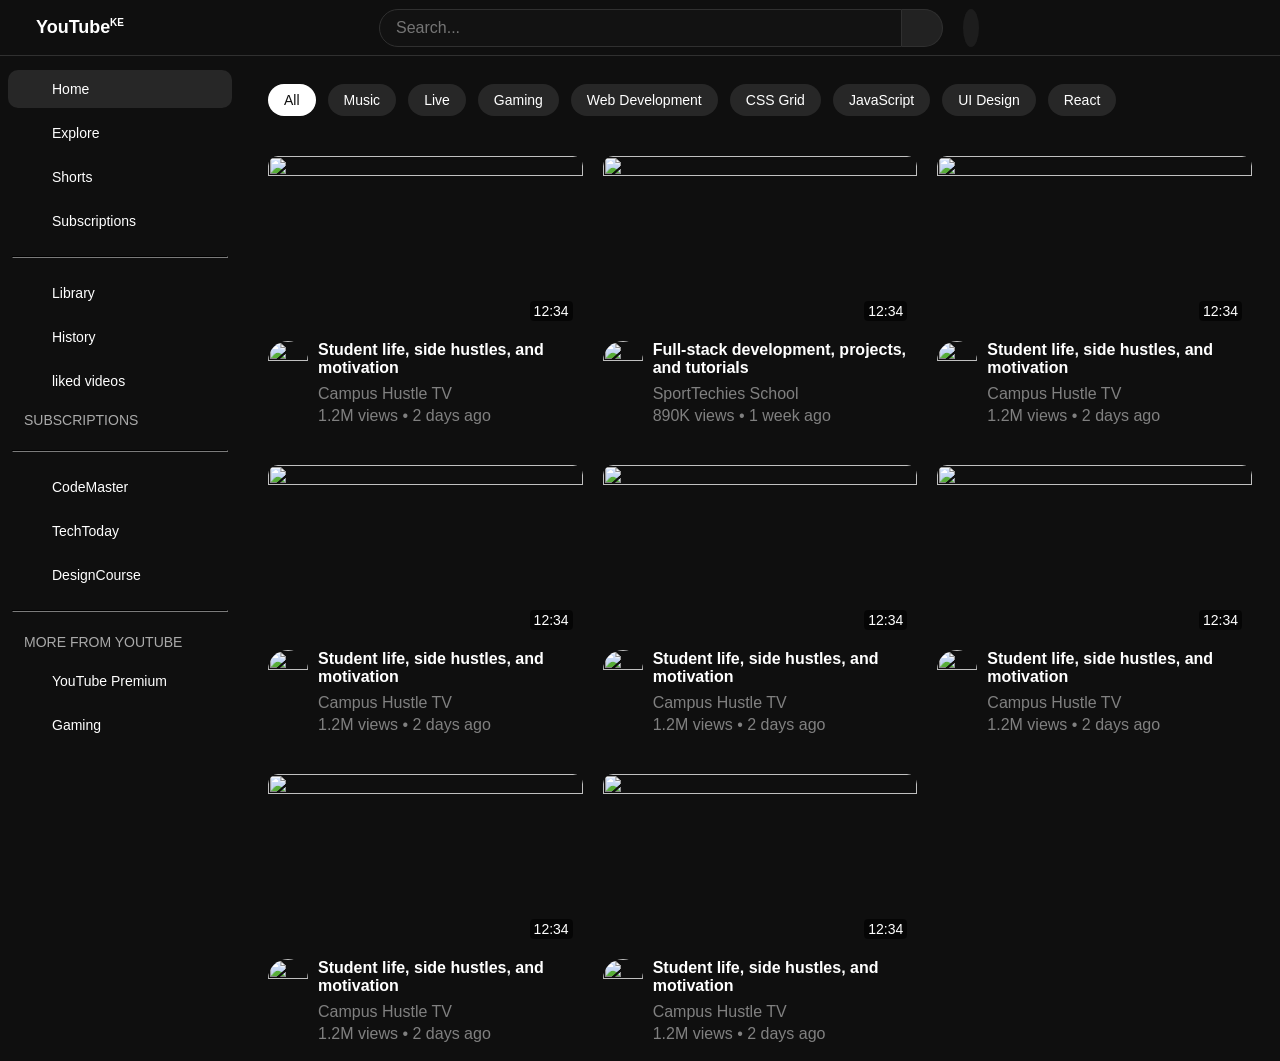
==== index.html @ 8cdd8f51 "Rename youtube.html to index.html" ====
<!doctype html>
<html lang="en">
  <head>
    <meta charset="UTF-8" />
    <meta
      name="viewport"
      content="width=
  , initial-scale=1.0"
    />
    <title>Youtube Clone | Homepage UI</title>
    <link rel="stylesheet" href="video.css" />
    <link rel="stylesheet" href="general.css" />
    <link rel="stylesheet" href="header.css" />
    <link
      rel="stylesheet"
      href="sidebar.css
    "
    />
  </head>
  <body>
    <div class="header">
      <div class="left">
        <div class="menu"><img src="icons/menu.svg" alt="" /></div>
        <div class="logo-container">
          <img class="logo" src="icons/youtube-logo.svg" alt="" />
          <p>YouTube<span class="region"> KE </span></p>
        </div>
      </div>
      <div class="middle">
        <input class="search-box" placeholder="Search..." />
        <div class="search-container">
          <img class="search-icon" src="icons/search.svg" alt="" />
        </div>
        <div class="voice-search-container">
          <img class="voice-search" src="icons/mic.png" alt="" />
        </div>
      </div>
      <div class="right">
        <img src="icons/video.png" alt="" /><img
          src="icons/bell.png"
          alt=""
        /><img class="profile-pic" src="channelpics/profile-pic.jpg" alt="" />
      </div>
    </div>
    <div class="sidebar">
      <div class="sidebar-link active-link">
        <img src="icons/home.svg" alt="" />
        <p>Home</p>
      </div>
      <div class="sidebar-link">
        <img src="icons/explore.png" alt="" />
        <p>Explore</p>
      </div>
      <div class="sidebar-link">
        <img src="icons/film.png" alt="" />
        <p>Shorts</p>
      </div>
      <div class="sidebar-link">
        <img src="icons/circle-play.png" alt="" />
        <p>Subscriptions</p>
      </div>
      <hr />
      <div class="sidebar-link">
        <img src="icons/bookmark.svg" alt="" />
        <p>Library</p>
      </div>
      <div class="sidebar-link">
        <img src="icons/history.png" alt="" />
        <p>History</p>
      </div>
      <div class="sidebar-link">
        <img src="icons/thumbs-up.png" alt="" />
        <p>liked videos</p>
      </div>
      <div class="sidebar-section-title">SUBSCRIPTIONS</div>
      <hr />
      <div class="sidebar-link">
        <img src="icons/profile.png" alt="" />
        <p>CodeMaster</p>
      </div>
      <div class="sidebar-link">
        <img src="icons/profile.png" alt="" />
        <p>TechToday</p>
      </div>
      <div class="sidebar-link">
        <img src="icons/profile.png" alt="" />
        <p>DesignCourse</p>
      </div>
      <hr />
      <div class="sidebar-section-title">MORE FROM YOUTUBE</div>
      <div class="sidebar-link">
        <img src="icons/youtube.png" alt="" />
        <p>YouTube Premium</p>
      </div>
      <div class="sidebar-link">
        <img src="icons/gamepad.png" alt="" />
        <p>Gaming</p>
      </div>
    </div>

    <div class="main">
      <div class="chips-row">
        <div class="chip active">All</div>
        <div class="chip">Music</div>
        <div class="chip">Live</div>
        <div class="chip">Gaming</div>
        <div class="chip">Web Development</div>
        <div class="chip">CSS Grid</div>
        <div class="chip">JavaScript</div>
        <div class="chip">UI Design</div>
        <div class="chip">React</div>
      </div>
      <div class="video-grid">
        <div class="video-container">
          <div class="thumbnail-container">
            <img class="thumbnail" src="thumbnails/thumbnail1.jpg" />
            <div class="video-time">12:34</div>
          </div>

          <div class="video-info">
            <div class="channel-pic-container">
              <img class="channel-pic" src="channelpics/auth1.jpeg" alt="" />
            </div>
            <div class="video-stats">
              <p class="video-title">
                Student life, side hustles, and motivation
              </p>
              <p class="channel-name">Campus Hustle TV</p>
              <p class="views">1.2M views • 2 days ago</p>
            </div>
          </div>
        </div>
        <div class="video-container">
          <div class="thumbnail-container">
            <img class="thumbnail" src="thumbnails/thumbnail2.png" />
            <div class="video-time">12:34</div>
          </div>

          <div class="video-info">
            <div class="channel-pic-container">
              <img class="channel-pic" src="channelpics/auth2.png" alt="" />
            </div>
            <div class="video-stats">
              <p class="video-title">
                Full-stack development, projects, and tutorials
              </p>
              <p class="channel-name">SportTechies School</p>
              <p class="views">890K views • 1 week ago</p>
            </div>
          </div>
        </div>
        <div class="video-container">
          <div class="thumbnail-container">
            <img class="thumbnail" src="thumbnails/thumbnail3.webp" />
            <div class="video-time">12:34</div>
          </div>

          <div class="video-info">
            <div class="channel-pic-container">
              <img class="channel-pic" src="channelpics/auth3.png" alt="" />
            </div>
            <div class="video-stats">
              <p class="video-title">
                Student life, side hustles, and motivation
              </p>
              <p class="channel-name">Campus Hustle TV</p>
              <p class="views">1.2M views • 2 days ago</p>
            </div>
          </div>
        </div>
        <div class="video-container">
          <div class="thumbnail-container">
            <img class="thumbnail" src="thumbnails/thumbnail4.jpg" />
            <div class="video-time">12:34</div>
          </div>

          <div class="video-info">
            <div class="channel-pic-container">
              <img class="channel-pic" src="channelpics/auth4.png" alt="" />
            </div>
            <div class="video-stats">
              <p class="video-title">
                Student life, side hustles, and motivation
              </p>
              <p class="channel-name">Campus Hustle TV</p>
              <p class="views">1.2M views • 2 days ago</p>
            </div>
          </div>
        </div>
        <div class="video-container">
          <div class="thumbnail-container">
            <img class="thumbnail" src="thumbnails/thumbnail5.jpg" />
            <div class="video-time">12:34</div>
          </div>

          <div class="video-info">
            <div class="channel-pic-container">
              <img class="channel-pic" src="channelpics/auth5.png" alt="" />
            </div>
            <div class="video-stats">
              <p class="video-title">
                Student life, side hustles, and motivation
              </p>
              <p class="channel-name">Campus Hustle TV</p>
              <p class="views">1.2M views • 2 days ago</p>
            </div>
          </div>
        </div>
        <div class="video-container">
          <div class="thumbnail-container">
            <img class="thumbnail" src="thumbnails/thumbnail6.jpg" />
            <div class="video-time">12:34</div>
          </div>

          <div class="video-info">
            <div class="channel-pic-container">
              <img class="channel-pic" src="channelpics/auth6.jpg" alt="" />
            </div>
            <div class="video-stats">
              <p class="video-title">
                Student life, side hustles, and motivation
              </p>
              <p class="channel-name">Campus Hustle TV</p>
              <p class="views">1.2M views • 2 days ago</p>
            </div>
          </div>
        </div>
        <div class="video-container">
          <div class="thumbnail-container">
            <img class="thumbnail" src="thumbnails/thumbnail7.jpg" />
            <div class="video-time">12:34</div>
          </div>

          <div class="video-info">
            <div class="channel-pic-container">
              <img class="channel-pic" src="channelpics/auth7.jpg" alt="" />
            </div>
            <div class="video-stats">
              <p class="video-title">
                Student life, side hustles, and motivation
              </p>
              <p class="channel-name">Campus Hustle TV</p>
              <p class="views">1.2M views • 2 days ago</p>
            </div>
          </div>
        </div>
        <div class="video-container">
          <div class="thumbnail-container">
            <img class="thumbnail" src="thumbnails/thumbnail8.jpg" />
            <div class="video-time">12:34</div>
          </div>

          <div class="video-info">
            <div class="channel-pic-container">
              <img class="channel-pic" src="channelpics/auth8.jpeg" alt="" />
            </div>
            <div class="video-stats">
              <p class="video-title">
                Student life, side hustles, and motivation
              </p>
              <p class="channel-name">Campus Hustle TV</p>
              <p class="views">1.2M views • 2 days ago</p>
            </div>
          </div>
        </div>
      </div>
    </div>
  </body>
</html>
---- video.css ----
.video-grid {
  display: grid;
  grid-template-columns: repeat(3, 1fr);
  row-gap: 50px;
  gap: 40px 20px;
  margin-top: 20px;
}

.thumbnail-container {
  position: relative;
}

.thumbnail {
  width: 100%;
  object-fit: cover;
  aspect-ratio: 16/9;
  border-radius: 10px;
}

.video-container {
  vertical-align: top;
  display: inline-block;
  transition: transform 0.2s;
}

.video-container:hover {
  transform: scale(0.99);
}

.channel-pic-container,
.video-stats {
  display: inline-block;
  vertical-align: top;
}

.video-info {
  display: grid;
  grid-template-columns: 40px 1fr;
  column-gap: 10px;
  margin-top: 8px;
}

.channel-pic {
  width: 100%;
  object-fit: cover;
  aspect-ratio: 1/1;
  border-radius: 50%;
}

.video-title,
.channel-name,
.views {
  margin-top: 0;
  margin-bottom: 0;
}

.video-title {
  font-weight: bold;
  margin-bottom: 8px;
  font-size: 16px;
}

.channel-name,
.views {
  color: gray;
  font-weight: 500;
  margin-top: 4px;
}

.video-time {
  background-color: rgba(0, 0, 0, 0.637);
  position: absolute;
  bottom: 12px;
  right: 10px;
  font-size: 14px;
  padding: 2px 4px;
  border-radius: 4px;
}

.chips-row {
  display: flex;
  gap: 12px;
  overflow-x: auto;
  white-space: nowrap;
  padding-bottom: 16px;
  margin-bottom: 24px;
}

.chip {
  background-color: #272727;
  padding: 8px 16px;
  border-radius: 40px;
  font-size: 14px;
  font-weight: 500;
  cursor: pointer;
}

.chip.active {
  background-color: #fff;
  color: #0f0f0f;
}

.chip:hover {
  background-color: #3f3f3f;
}

@media (max-width: 800px) {
  .video-grid {
    grid-template-columns: repeat(2, 1fr);
  }

  .video-info {
    grid-template-columns: 36px 1fr;
  }
}

@media (max-width: 450px) {
  .video-grid {
    grid-template-columns: 1fr;
  }
}
---- general.css ----
* {
  box-sizing: border-box;
}

body {
  background-color: #0f0f0f;
  color: #ffffff;
  font-family: Arial, Helvetica, sans-serif;
  padding-top: 66px;
  padding-left: 240px;
}

.main {
  padding: 10px 20px;
}

@media (max-width: 800px) {
  body {
    padding-left: 80px;
  }
}
---- header.css ----
.header {
  display: flex;
  justify-content: space-between;
  align-items: center;
  padding: 0 10px;
  border-bottom: 1px solid #303030;
  position: fixed;
  background-color: #0f0f0f;
  font-size: 16px;
  top: 0;
  left: 0;
  right: 0;
  height: 56px;
  z-index: 110;
}

.search-box {
  background: #121212;
  border: 1px solid #303030;
  border-radius: 40px 0 0 40px;
  padding: 8px 16px;
  font-size: 16px;
  color: white;
  flex: 1;
  outline: none;
}

.search-box:focus {
  border-color: blue;
}

.left {
  display: flex;
  gap: 20px;
  align-items: center;
}

.logo-container {
  display: flex;
  align-items: center;
  gap: 6px;
}

.logo-container p {
  font-weight: 700;
  font-size: 18px;
  margin-top: 0;
  margin-bottom: 0;
}

.region {
  font-size: 10px;
  vertical-align: super;
  margin-left: -3px;
}

.menu {
  display: flex;
  align-items: center;
}

.menu img {
  height: 24px;
}

.logo {
  height: 30px;
}

.middle {
  display: flex;
  flex: 1;
  justify-content: center;
  max-width: 600px;
  margin: 0 20px;
}

.search-icon,
.voice-search {
  height: 20px;
}

.search-container,
.voice-search-container {
  background-color: rgb(29, 29, 29);
  display: flex;
  align-items: center;
}

.search-container {
  background: #222222;
  border: 1px solid #303030;
  border-left: none;
  border-radius: 0 40px 40px 0;
  padding: 8px 20px;
}

.voice-search-container {
  margin-left: 20px;
  padding: 8px;
  border-radius: 50%;
}

.right img {
  height: 28px;
}

.right {
  display: flex;
  align-items: center;
  gap: 18px;
}

.profile-pic {
  border-radius: 15px;
}

@media (max-width: 800px) {
  .voice-search-container {
    display: none;
  }
}

@media (max-width: 660px) {
  .middle {
    max-width: 280px;
  }
}

@media (max-width: 450px) {
  .logo-container p {
    display: none;
  }
}
---- sidebar.css ----
.sidebar {
  background-color: #0f0f0f;
  position: fixed;
  z-index: 100;
  bottom: 0;
  left: 0;
  top: 56px;
  width: 240px;
  padding: 12px 0;
  display: flex;
  flex-direction: column;
  gap: 2px;
  overflow-y: auto;
}

.sidebar-link {
  height: 38px;
  display: flex;
  align-items: center;
  gap: 20px;
  padding: 2px 24px;
  margin: 2px 8px;
  border-radius: 10px;
  cursor: pointer;
}

.sidebar-link:hover {
  background-color: #272727;
}

.active-link {
  background-color: #272727;
}

.sidebar-link img {
  height: 28px;
}

.sidebar-link p {
  font-size: 14px;
  font-weight: 500;
}

hr {
  margin: 12px 12px;
  border-color: #272727;
}

.sidebar-section-title {
  font-size: 14px;
  font-weight: 500;
  padding: 8px 24px;
  color: #aaaaaa;
}

::-webkit-scrollbar {
  width: 8px;
  height: 8px;
}
::-webkit-scrollbar-track {
  background: #212121;
}
::-webkit-scrollbar-thumb {
  background: #5a5a5a;
  border-radius: 8px;
}
::-webkit-scrollbar-thumb:hover {
  background: #888;
}

@media (max-width: 800px) {
  hr,
  .sidebar-section-title,
  .sidebar-link p {
    display: none;
  }

  .sidebar {
    width: 70px;
  }

  .sidebar-link {
    padding: 12px;
    justify-content: center;
  }

  .sidebar-link img {
    height: 24px;
  }
}

@media (max-width: 450px) {
}
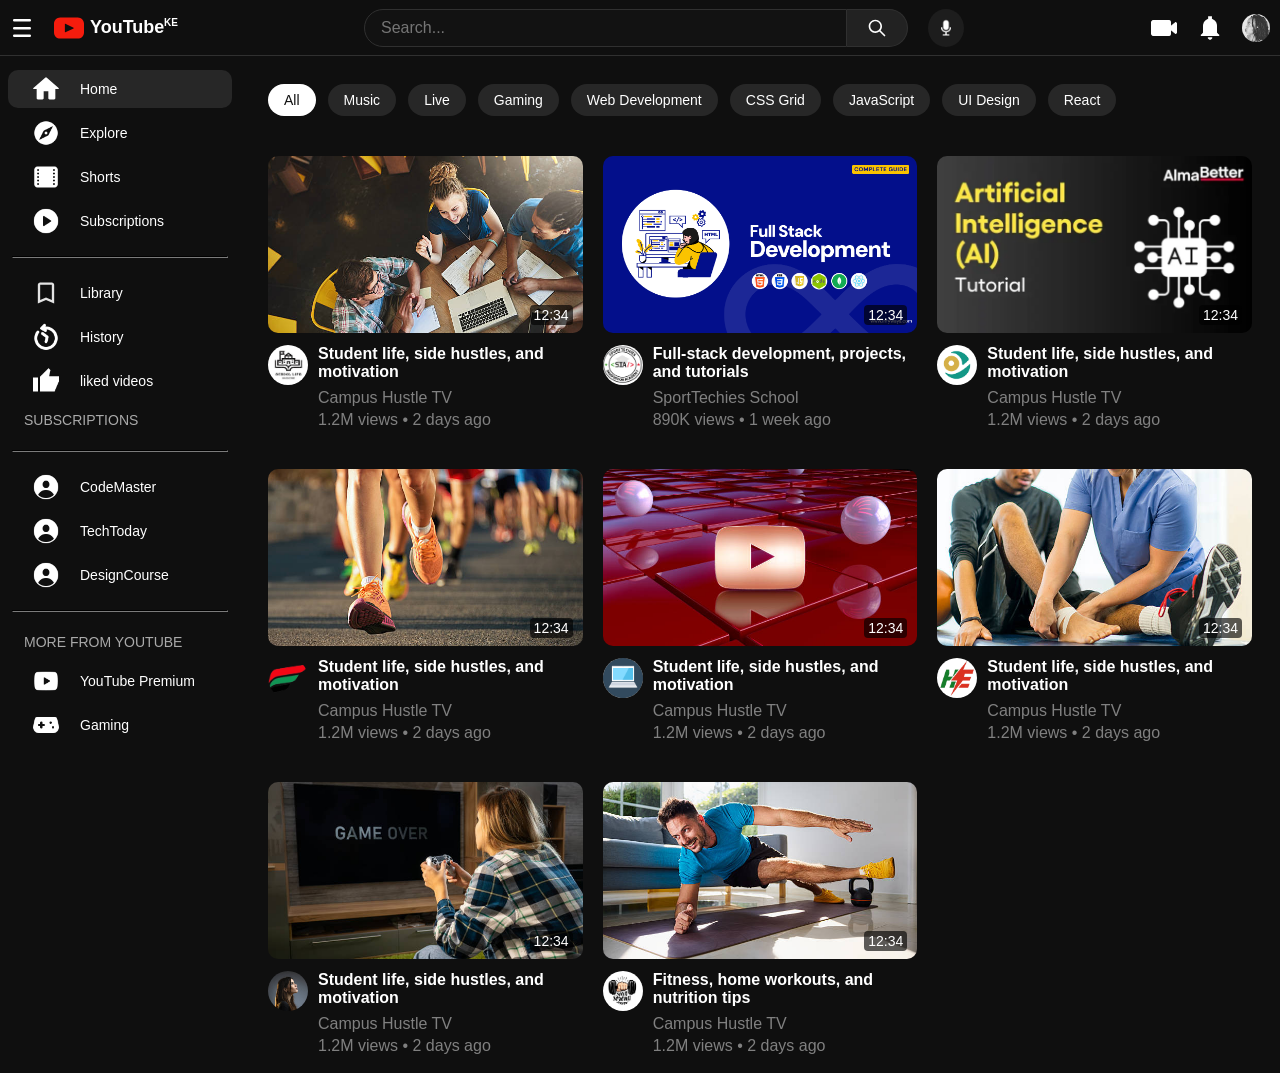
==== commit a4ba72c6: "Update index.html" ====
--- a/index.html
+++ b/index.html
@@ -256,7 +256,7 @@
             </div>
             <div class="video-stats">
               <p class="video-title">
-                Student life, side hustles, and motivation
+                Fitness, home workouts, and nutrition tips
               </p>
               <p class="channel-name">Campus Hustle TV</p>
               <p class="views">1.2M views • 2 days ago</p>
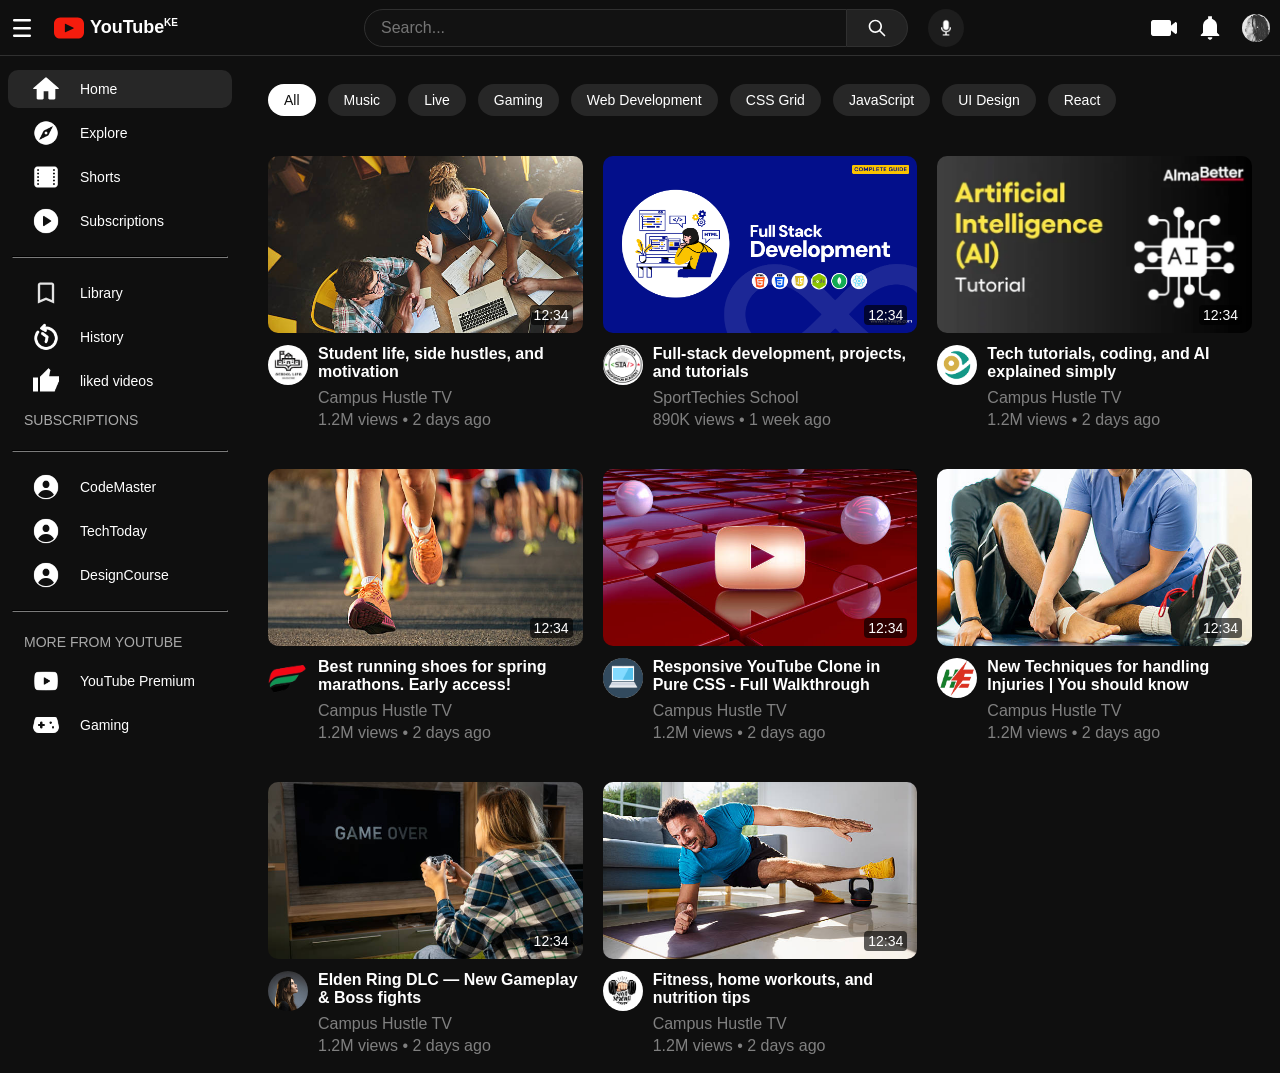
==== commit 0781e42f: "Update index.html" ====
--- a/index.html
+++ b/index.html
@@ -161,7 +161,7 @@
             </div>
             <div class="video-stats">
               <p class="video-title">
-                Student life, side hustles, and motivation
+                Tech tutorials, coding, and AI explained simply
               </p>
               <p class="channel-name">Campus Hustle TV</p>
               <p class="views">1.2M views • 2 days ago</p>
@@ -180,7 +180,7 @@
             </div>
             <div class="video-stats">
               <p class="video-title">
-                Student life, side hustles, and motivation
+                Best running shoes for spring marathons. Early access!
               </p>
               <p class="channel-name">Campus Hustle TV</p>
               <p class="views">1.2M views • 2 days ago</p>
@@ -199,7 +199,7 @@
             </div>
             <div class="video-stats">
               <p class="video-title">
-                Student life, side hustles, and motivation
+               Responsive YouTube Clone in Pure CSS - Full Walkthrough
               </p>
               <p class="channel-name">Campus Hustle TV</p>
               <p class="views">1.2M views • 2 days ago</p>
@@ -218,7 +218,7 @@
             </div>
             <div class="video-stats">
               <p class="video-title">
-                Student life, side hustles, and motivation
+               New Techniques for handling Injuries | You should know
               </p>
               <p class="channel-name">Campus Hustle TV</p>
               <p class="views">1.2M views • 2 days ago</p>
@@ -237,7 +237,7 @@
             </div>
             <div class="video-stats">
               <p class="video-title">
-                Student life, side hustles, and motivation
+               Elden Ring DLC — New Gameplay & Boss fights
               </p>
               <p class="channel-name">Campus Hustle TV</p>
               <p class="views">1.2M views • 2 days ago</p>
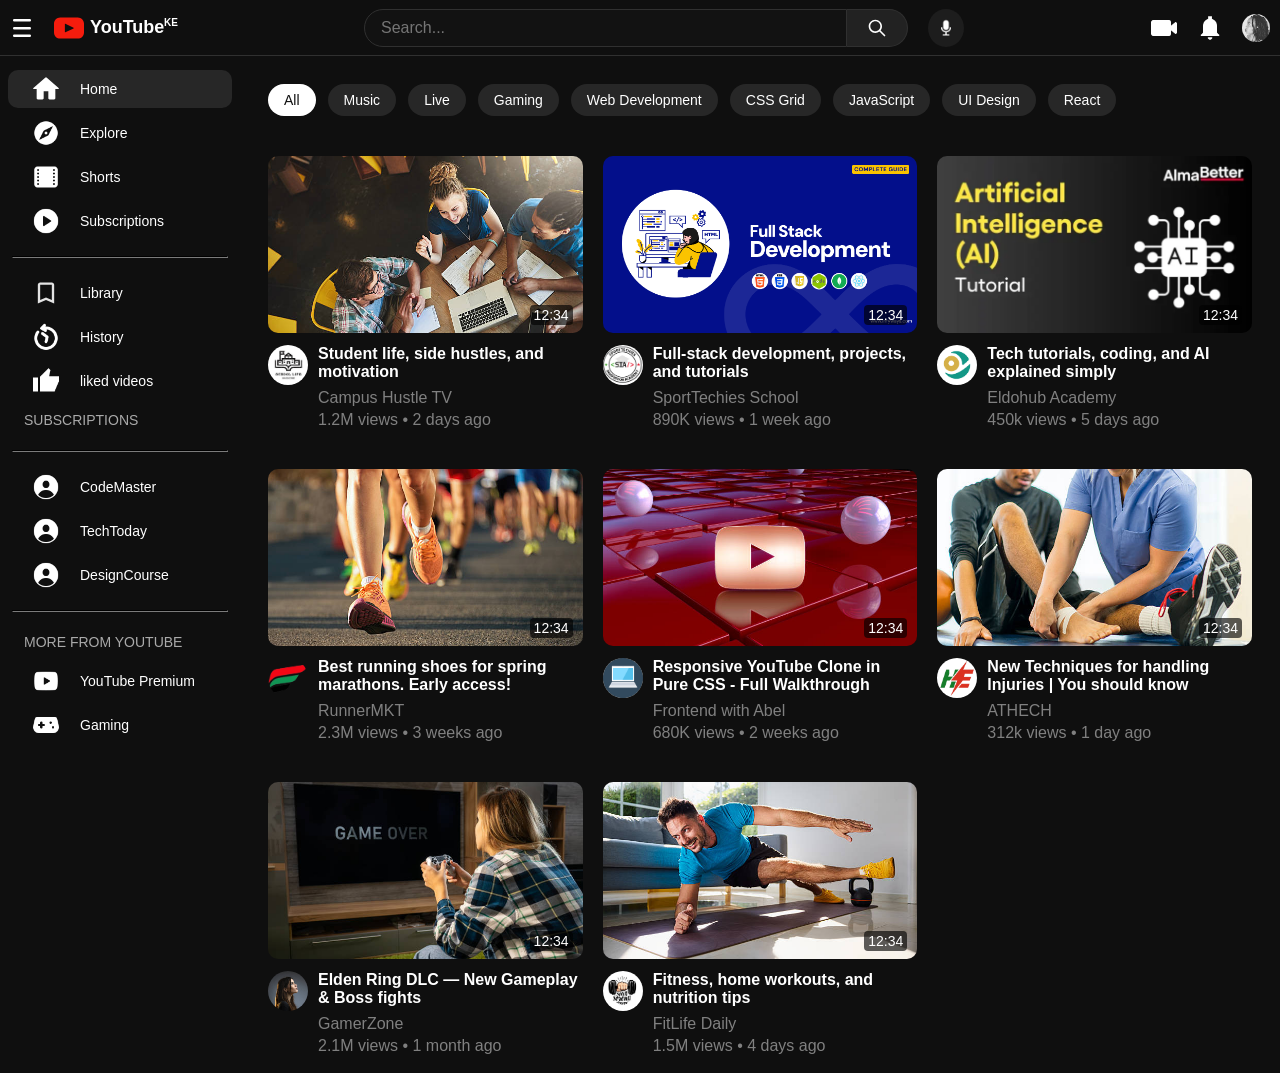
==== commit 375c479e: "Update index.html Update channel names and views" ====
--- a/index.html
+++ b/index.html
@@ -163,8 +163,8 @@
               <p class="video-title">
                 Tech tutorials, coding, and AI explained simply
               </p>
-              <p class="channel-name">Campus Hustle TV</p>
-              <p class="views">1.2M views • 2 days ago</p>
+              <p class="channel-name">Eldohub Academy</p>
+              <p class="views">450k views • 5 days ago</p>
             </div>
           </div>
         </div>
@@ -182,8 +182,8 @@
               <p class="video-title">
                 Best running shoes for spring marathons. Early access!
               </p>
-              <p class="channel-name">Campus Hustle TV</p>
-              <p class="views">1.2M views • 2 days ago</p>
+              <p class="channel-name">RunnerMKT</p>
+              <p class="views">2.3M views • 3 weeks ago</p>
             </div>
           </div>
         </div>
@@ -201,8 +201,8 @@
               <p class="video-title">
                Responsive YouTube Clone in Pure CSS - Full Walkthrough
               </p>
-              <p class="channel-name">Campus Hustle TV</p>
-              <p class="views">1.2M views • 2 days ago</p>
+              <p class="channel-name">Frontend with Abel</p>
+              <p class="views">680K views • 2 weeks ago</p>
             </div>
           </div>
         </div>
@@ -220,8 +220,8 @@
               <p class="video-title">
                New Techniques for handling Injuries | You should know
               </p>
-              <p class="channel-name">Campus Hustle TV</p>
-              <p class="views">1.2M views • 2 days ago</p>
+              <p class="channel-name">ATHECH</p>
+              <p class="views">312k views • 1 day ago</p>
             </div>
           </div>
         </div>
@@ -239,8 +239,8 @@
               <p class="video-title">
                Elden Ring DLC — New Gameplay & Boss fights
               </p>
-              <p class="channel-name">Campus Hustle TV</p>
-              <p class="views">1.2M views • 2 days ago</p>
+              <p class="channel-name">GamerZone</p>
+              <p class="views">2.1M views • 1 month ago</p>
             </div>
           </div>
         </div>
@@ -258,8 +258,8 @@
               <p class="video-title">
                 Fitness, home workouts, and nutrition tips
               </p>
-              <p class="channel-name">Campus Hustle TV</p>
-              <p class="views">1.2M views • 2 days ago</p>
+              <p class="channel-name">FitLife Daily</p>
+              <p class="views">1.5M views • 4 days ago</p>
             </div>
           </div>
         </div>
